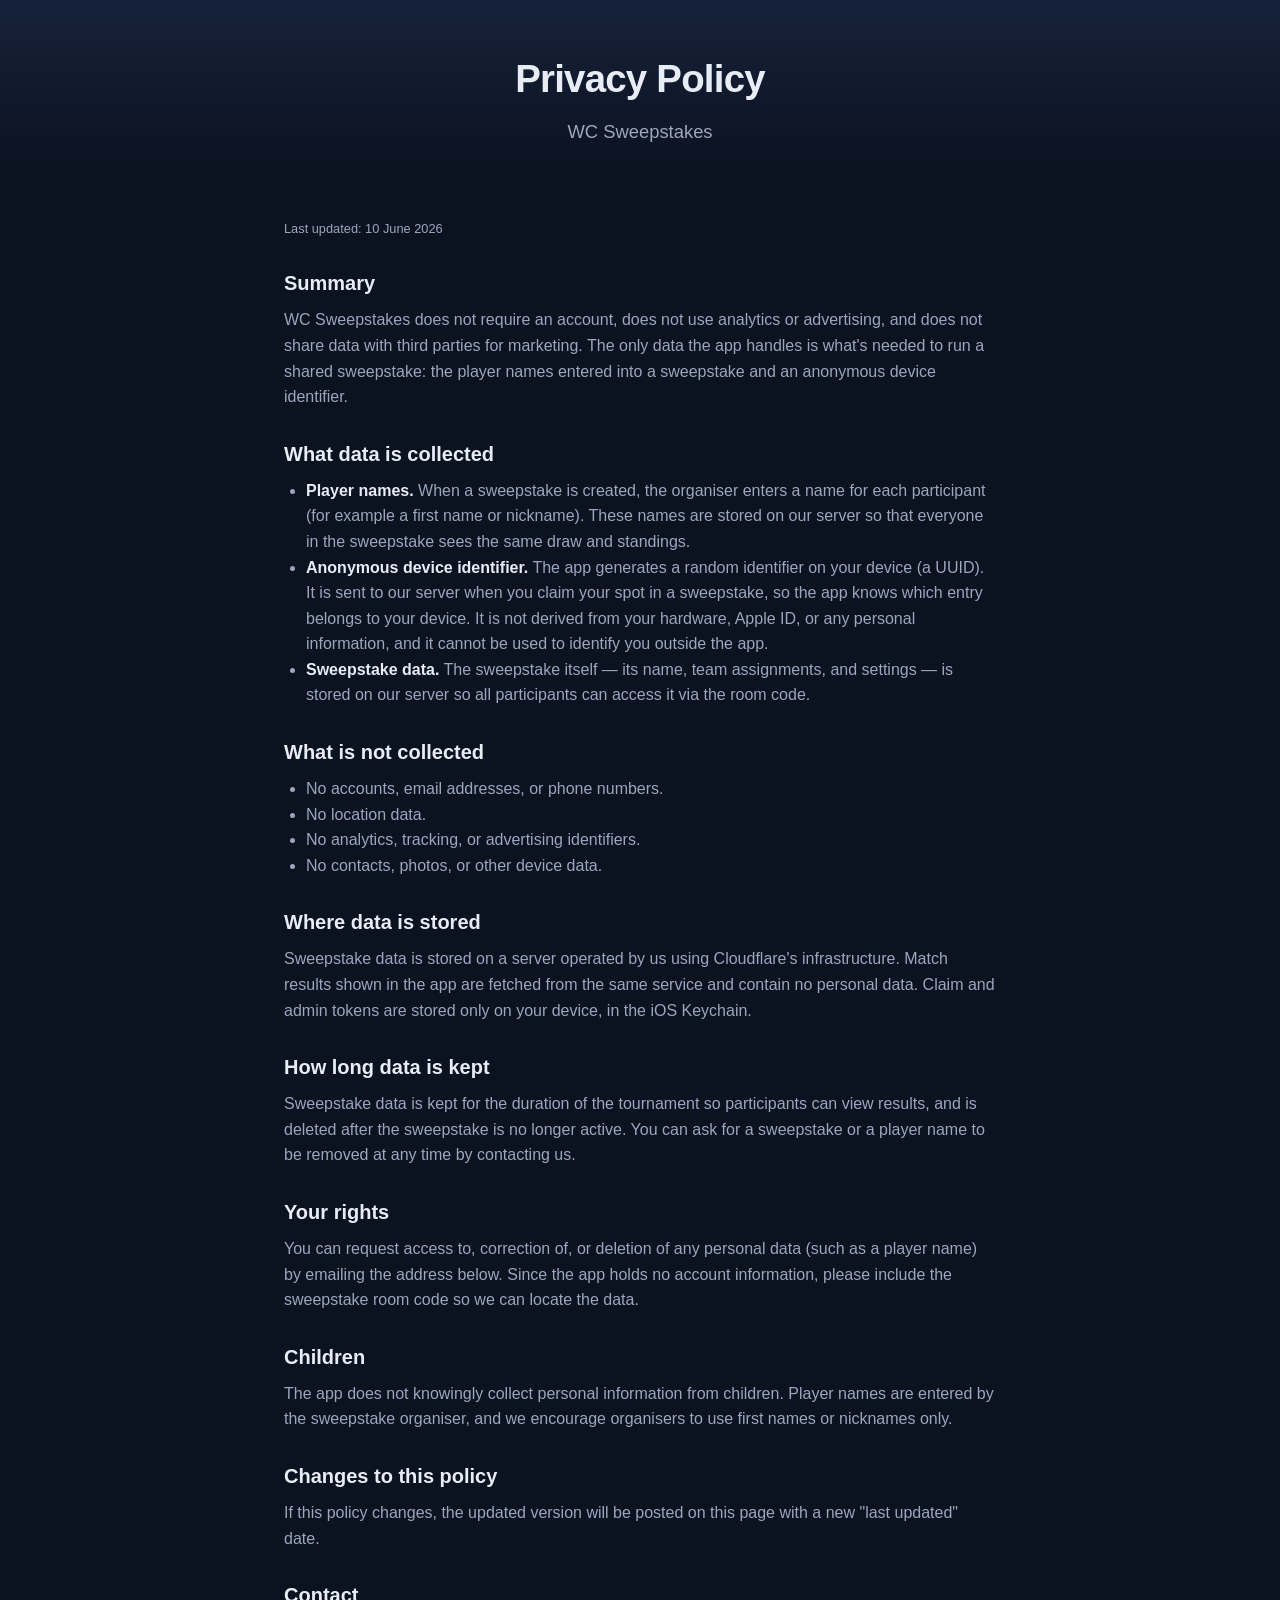
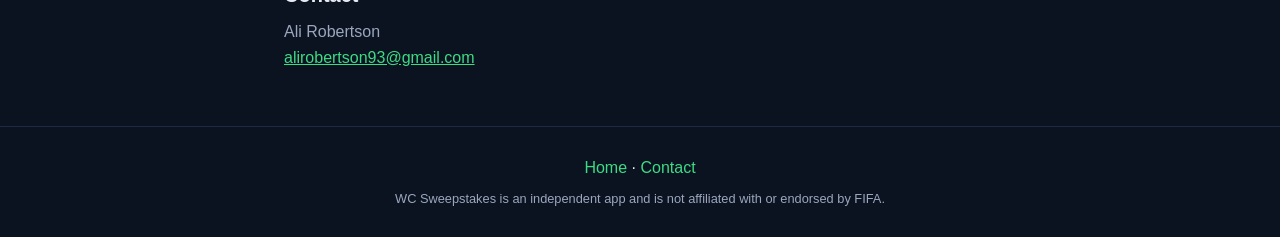
==== privacy.html @ 071f70e1 "WC Sweepstakes website: support page and privacy policy Co-Authored-By: Claude Fable 5 <noreply@anth" ====
<!DOCTYPE html>
<html lang="en">
<head>
  <meta charset="UTF-8">
  <meta name="viewport" content="width=device-width, initial-scale=1.0">
  <title>Privacy Policy — WC Sweepstakes</title>
  <link rel="stylesheet" href="style.css">
</head>
<body>
  <header class="hero small">
    <div class="container">
      <h1>Privacy Policy</h1>
      <p class="tagline">WC Sweepstakes</p>
    </div>
  </header>

  <main class="container prose">
    <p class="fine">Last updated: 10 June 2026</p>

    <h2>Summary</h2>
    <p>WC Sweepstakes does not require an account, does not use analytics or advertising, and does not share data with third parties for marketing. The only data the app handles is what's needed to run a shared sweepstake: the player names entered into a sweepstake and an anonymous device identifier.</p>

    <h2>What data is collected</h2>
    <ul>
      <li><strong>Player names.</strong> When a sweepstake is created, the organiser enters a name for each participant (for example a first name or nickname). These names are stored on our server so that everyone in the sweepstake sees the same draw and standings.</li>
      <li><strong>Anonymous device identifier.</strong> The app generates a random identifier on your device (a UUID). It is sent to our server when you claim your spot in a sweepstake, so the app knows which entry belongs to your device. It is not derived from your hardware, Apple ID, or any personal information, and it cannot be used to identify you outside the app.</li>
      <li><strong>Sweepstake data.</strong> The sweepstake itself — its name, team assignments, and settings — is stored on our server so all participants can access it via the room code.</li>
    </ul>

    <h2>What is not collected</h2>
    <ul>
      <li>No accounts, email addresses, or phone numbers.</li>
      <li>No location data.</li>
      <li>No analytics, tracking, or advertising identifiers.</li>
      <li>No contacts, photos, or other device data.</li>
    </ul>

    <h2>Where data is stored</h2>
    <p>Sweepstake data is stored on a server operated by us using Cloudflare's infrastructure. Match results shown in the app are fetched from the same service and contain no personal data. Claim and admin tokens are stored only on your device, in the iOS Keychain.</p>

    <h2>How long data is kept</h2>
    <p>Sweepstake data is kept for the duration of the tournament so participants can view results, and is deleted after the sweepstake is no longer active. You can ask for a sweepstake or a player name to be removed at any time by contacting us.</p>

    <h2>Your rights</h2>
    <p>You can request access to, correction of, or deletion of any personal data (such as a player name) by emailing the address below. Since the app holds no account information, please include the sweepstake room code so we can locate the data.</p>

    <h2>Children</h2>
    <p>The app does not knowingly collect personal information from children. Player names are entered by the sweepstake organiser, and we encourage organisers to use first names or nicknames only.</p>

    <h2>Changes to this policy</h2>
    <p>If this policy changes, the updated version will be posted on this page with a new "last updated" date.</p>

    <h2>Contact</h2>
    <p>Ali Robertson<br>
    <a href="mailto:alirobertson93@gmail.com">alirobertson93@gmail.com</a></p>
  </main>

  <footer>
    <div class="container">
      <p><a href="index.html">Home</a> · <a href="mailto:alirobertson93@gmail.com">Contact</a></p>
      <p class="fine">WC Sweepstakes is an independent app and is not affiliated with or endorsed by FIFA.</p>
    </div>
  </footer>
</body>
</html>
---- style.css ----
:root {
  --bg: #0b1220;
  --card: #131c2e;
  --text: #e8edf5;
  --muted: #9aa7bd;
  --accent: #3ddc84;
  --accent-dark: #2bb86b;
}

* { margin: 0; padding: 0; box-sizing: border-box; }

body {
  font-family: -apple-system, BlinkMacSystemFont, "Segoe UI", Roboto, Helvetica, Arial, sans-serif;
  background: var(--bg);
  color: var(--text);
  line-height: 1.6;
}

.container {
  max-width: 760px;
  margin: 0 auto;
  padding: 0 24px;
}

.hero {
  text-align: center;
  padding: 72px 0 56px;
  background: linear-gradient(180deg, #16223a 0%, var(--bg) 100%);
}

.hero.small { padding: 48px 0 32px; }

.badge { font-size: 56px; margin-bottom: 12px; }

h1 { font-size: 2.4rem; letter-spacing: -0.02em; }

.tagline {
  color: var(--muted);
  font-size: 1.15rem;
  margin-top: 8px;
}

.features {
  display: grid;
  grid-template-columns: repeat(auto-fit, minmax(280px, 1fr));
  gap: 16px;
  padding: 40px 0;
}

.feature {
  background: var(--card);
  border-radius: 14px;
  padding: 22px;
}

.feature h3 { margin-bottom: 6px; font-size: 1.05rem; }
.feature p { color: var(--muted); font-size: 0.95rem; }

.support {
  text-align: center;
  padding: 32px 0 56px;
}

.support h2 { margin-bottom: 8px; }
.support p { color: var(--muted); }

.button {
  display: inline-block;
  margin-top: 16px;
  background: var(--accent);
  color: #08130c;
  font-weight: 600;
  text-decoration: none;
  padding: 12px 28px;
  border-radius: 10px;
}

.button:hover { background: var(--accent-dark); }

.prose { padding: 32px 24px 56px; }
.prose h2 { margin: 28px 0 8px; font-size: 1.25rem; }
.prose p, .prose li { color: var(--muted); }
.prose ul { padding-left: 22px; margin: 8px 0; }
.prose strong { color: var(--text); }
.prose a { color: var(--accent); }

footer {
  border-top: 1px solid #1e2a42;
  padding: 28px 0;
  text-align: center;
}

footer a { color: var(--accent); text-decoration: none; }

.fine {
  color: var(--muted);
  font-size: 0.8rem;
  margin-top: 8px;
}
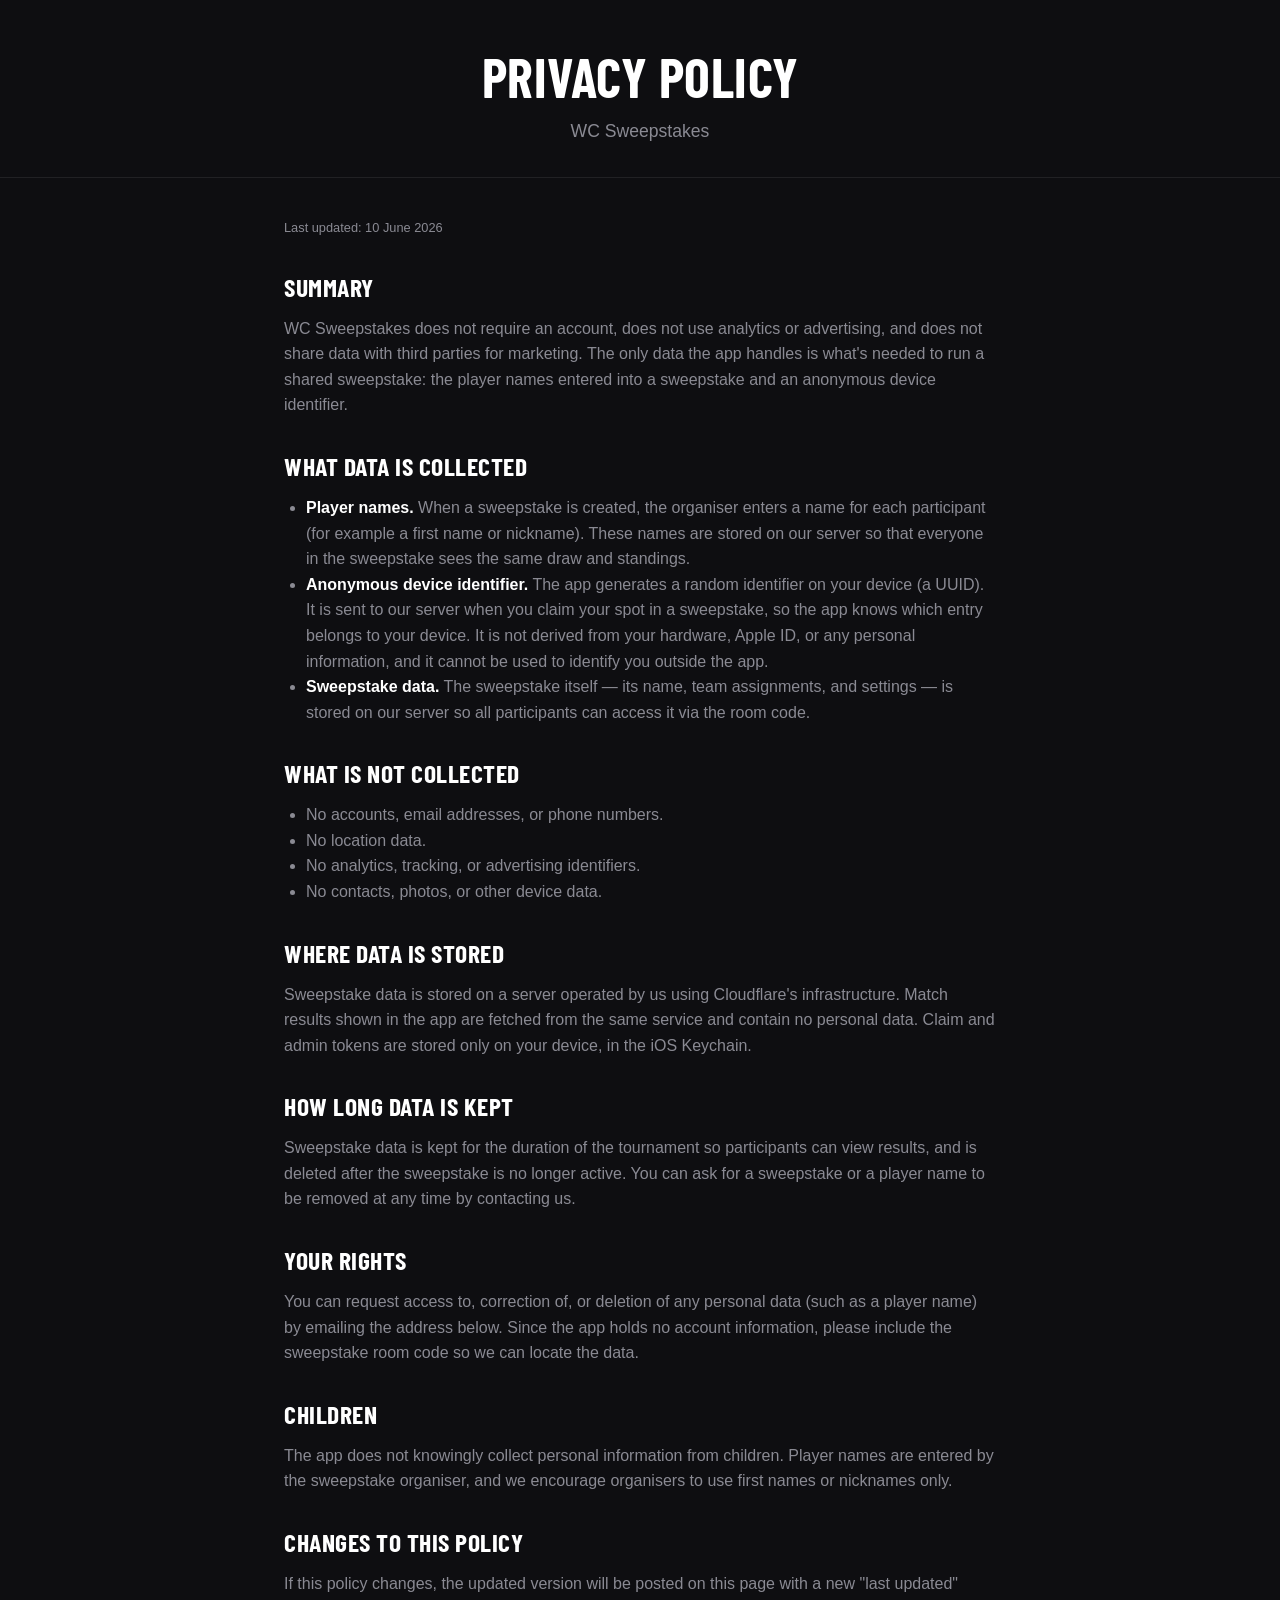
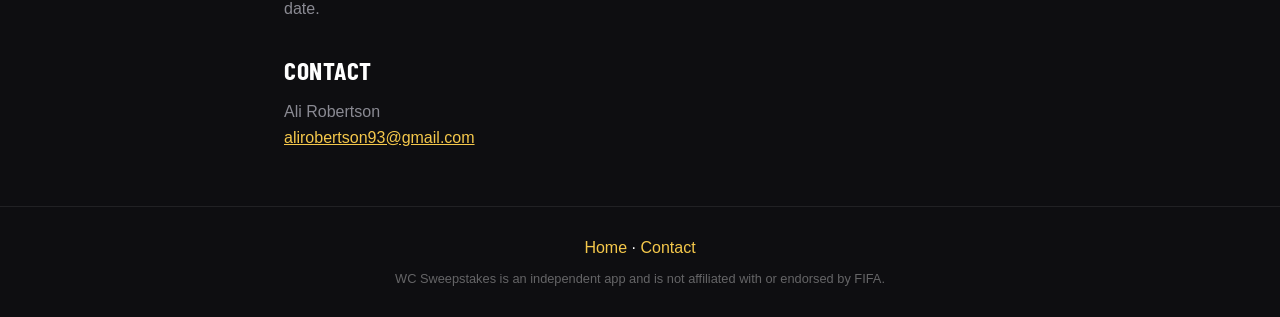
==== commit 48ca4ca3: "Restyle site to match app theme: Kickoff dark palette, Barlow Condensed, no emojis Co-Authored-By: C" ====
--- a/privacy.html
+++ b/privacy.html
@@ -4,6 +4,9 @@
   <meta charset="UTF-8">
   <meta name="viewport" content="width=device-width, initial-scale=1.0">
   <title>Privacy Policy — WC Sweepstakes</title>
+  <link rel="preconnect" href="https://fonts.googleapis.com">
+  <link rel="preconnect" href="https://fonts.gstatic.com" crossorigin>
+  <link href="https://fonts.googleapis.com/css2?family=Barlow+Condensed:wght@400;500;600;700&display=swap" rel="stylesheet">
   <link rel="stylesheet" href="style.css">
 </head>
 <body>
--- a/style.css
+++ b/style.css
@@ -1,18 +1,25 @@
 :root {
-  --bg: #0b1220;
-  --card: #131c2e;
-  --text: #e8edf5;
-  --muted: #9aa7bd;
-  --accent: #3ddc84;
-  --accent-dark: #2bb86b;
+  --base: #0e0e11;
+  --surface: #17171c;
+  --surface-hi: #202028;
+  --hairline: rgba(255, 255, 255, 0.08);
+  --text1: #ffffff;
+  --text2: #8a8a93;
+  --text3: rgba(255, 255, 255, 0.36);
+  --accent: #f5c84b;
+  --positive: #34e27a;
+  --radius: 16px;
+  --radius-small: 10px;
+  --display: "Barlow Condensed", -apple-system, BlinkMacSystemFont, "Segoe UI", sans-serif;
+  --body: -apple-system, BlinkMacSystemFont, "Segoe UI", Roboto, Helvetica, Arial, sans-serif;
 }
 
 * { margin: 0; padding: 0; box-sizing: border-box; }
 
 body {
-  font-family: -apple-system, BlinkMacSystemFont, "Segoe UI", Roboto, Helvetica, Arial, sans-serif;
-  background: var(--bg);
-  color: var(--text);
+  font-family: var(--body);
+  background: var(--base);
+  color: var(--text1);
   line-height: 1.6;
 }
 
@@ -25,19 +32,37 @@
 .hero {
   text-align: center;
   padding: 72px 0 56px;
-  background: linear-gradient(180deg, #16223a 0%, var(--bg) 100%);
+  border-bottom: 1px solid var(--hairline);
 }
 
 .hero.small { padding: 48px 0 32px; }
 
-.badge { font-size: 56px; margin-bottom: 12px; }
+.eyebrow {
+  font-family: var(--display);
+  font-weight: 700;
+  font-size: 14px;
+  letter-spacing: 2px;
+  text-transform: uppercase;
+  color: var(--text3);
+  margin-bottom: 8px;
+}
 
-h1 { font-size: 2.4rem; letter-spacing: -0.02em; }
+h1 {
+  font-family: var(--display);
+  font-weight: 700;
+  font-size: 3.4rem;
+  line-height: 1.05;
+  letter-spacing: 0.5px;
+  text-transform: uppercase;
+}
 
 .tagline {
-  color: var(--muted);
-  font-size: 1.15rem;
-  margin-top: 8px;
+  color: var(--text2);
+  font-size: 1.1rem;
+  margin-top: 12px;
+  max-width: 480px;
+  margin-left: auto;
+  margin-right: auto;
 }
 
 .features {
@@ -48,44 +73,66 @@
 }
 
 .feature {
-  background: var(--card);
-  border-radius: 14px;
+  background: var(--surface);
+  border: 1px solid var(--hairline);
+  border-radius: var(--radius);
   padding: 22px;
 }
 
-.feature h3 { margin-bottom: 6px; font-size: 1.05rem; }
-.feature p { color: var(--muted); font-size: 0.95rem; }
+.feature h3 {
+  font-family: var(--display);
+  font-weight: 600;
+  font-size: 1.3rem;
+  letter-spacing: 0.5px;
+  text-transform: uppercase;
+  margin-bottom: 6px;
+}
+
+.feature p { color: var(--text2); font-size: 0.95rem; }
 
 .support {
   text-align: center;
   padding: 32px 0 56px;
 }
 
+.support h2,
+.prose h2 {
+  font-family: var(--display);
+  font-weight: 700;
+  font-size: 1.6rem;
+  letter-spacing: 0.5px;
+  text-transform: uppercase;
+}
+
 .support h2 { margin-bottom: 8px; }
-.support p { color: var(--muted); }
+.support p { color: var(--text2); }
 
 .button {
   display: inline-block;
   margin-top: 16px;
   background: var(--accent);
-  color: #08130c;
+  color: #101013;
+  font-family: var(--display);
   font-weight: 600;
+  font-size: 1.1rem;
+  letter-spacing: 1px;
+  text-transform: uppercase;
   text-decoration: none;
-  padding: 12px 28px;
-  border-radius: 10px;
+  padding: 12px 32px;
+  border-radius: var(--radius-small);
 }
 
-.button:hover { background: var(--accent-dark); }
+.button:hover { filter: brightness(1.08); }
 
 .prose { padding: 32px 24px 56px; }
-.prose h2 { margin: 28px 0 8px; font-size: 1.25rem; }
-.prose p, .prose li { color: var(--muted); }
+.prose h2 { margin: 28px 0 8px; }
+.prose p, .prose li { color: var(--text2); }
 .prose ul { padding-left: 22px; margin: 8px 0; }
-.prose strong { color: var(--text); }
+.prose strong { color: var(--text1); }
 .prose a { color: var(--accent); }
 
 footer {
-  border-top: 1px solid #1e2a42;
+  border-top: 1px solid var(--hairline);
   padding: 28px 0;
   text-align: center;
 }
@@ -93,7 +140,7 @@
 footer a { color: var(--accent); text-decoration: none; }
 
 .fine {
-  color: var(--muted);
+  color: var(--text3);
   font-size: 0.8rem;
   margin-top: 8px;
 }
